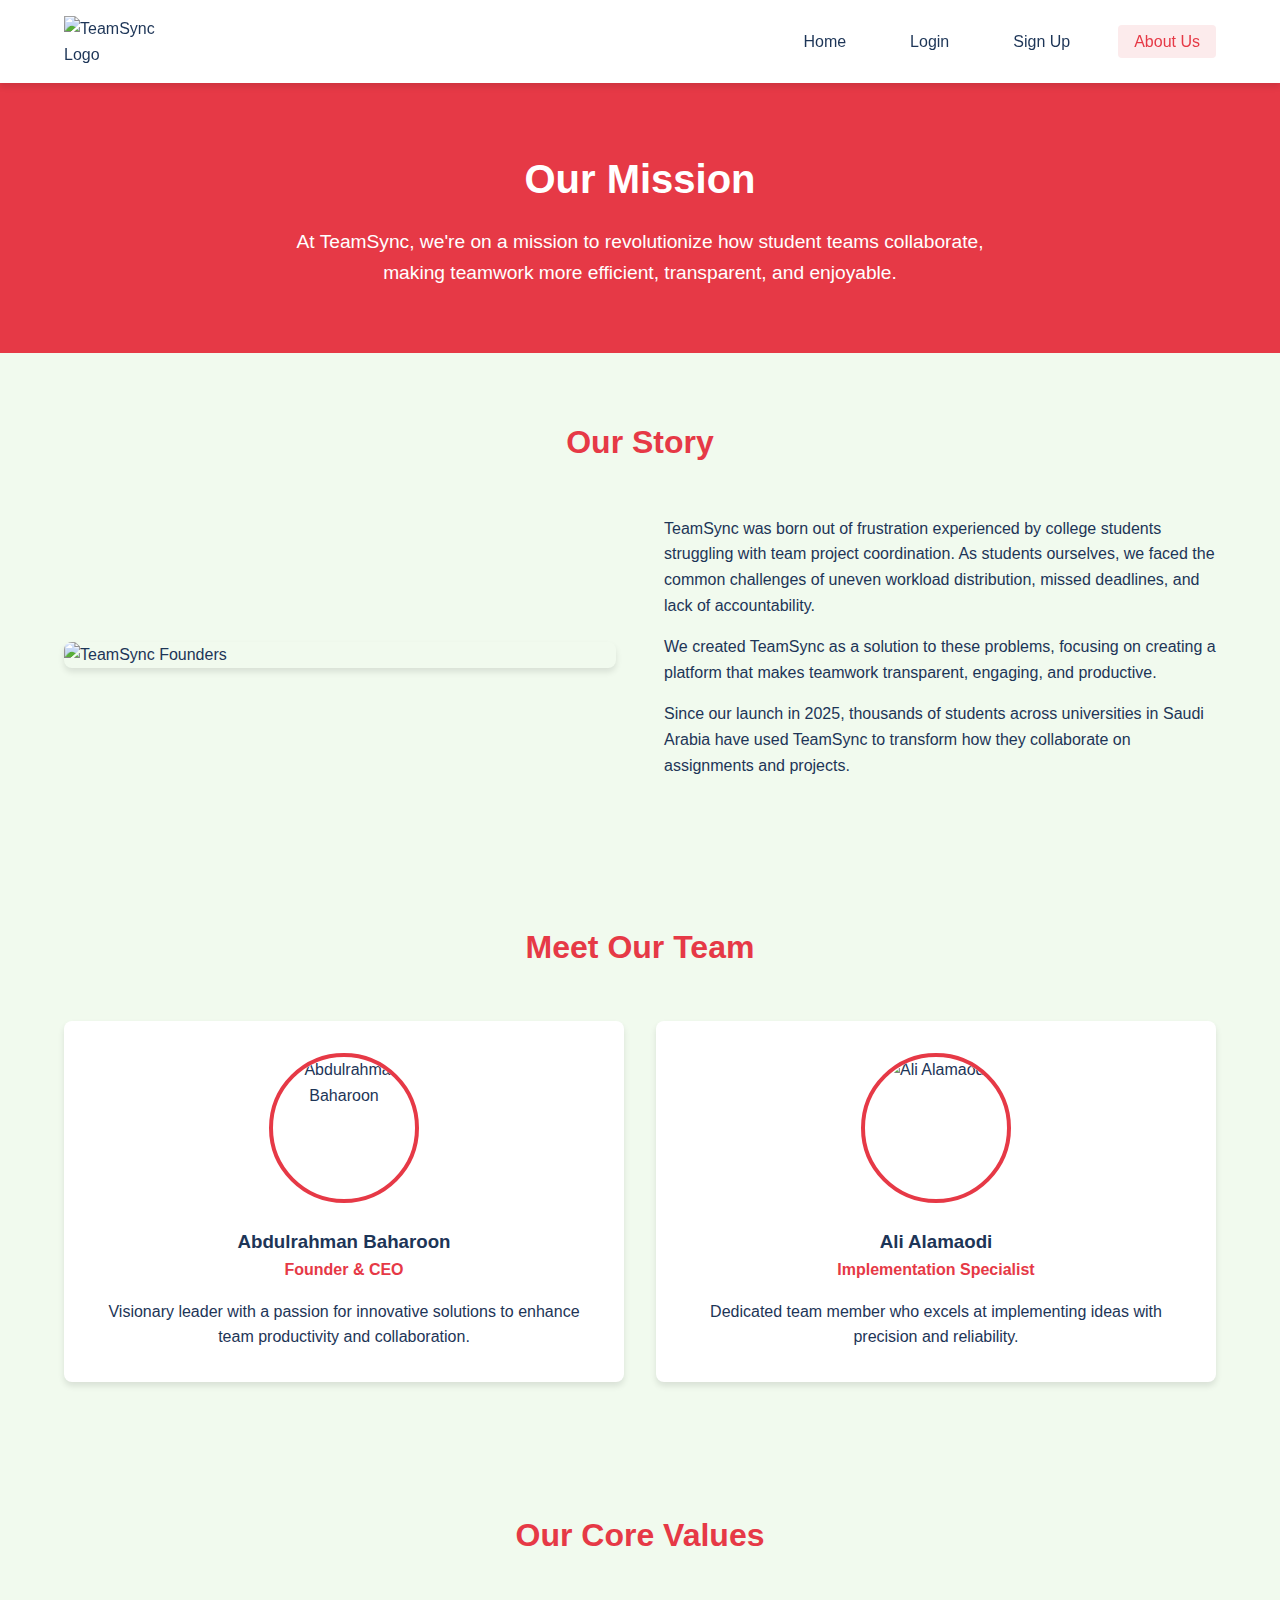
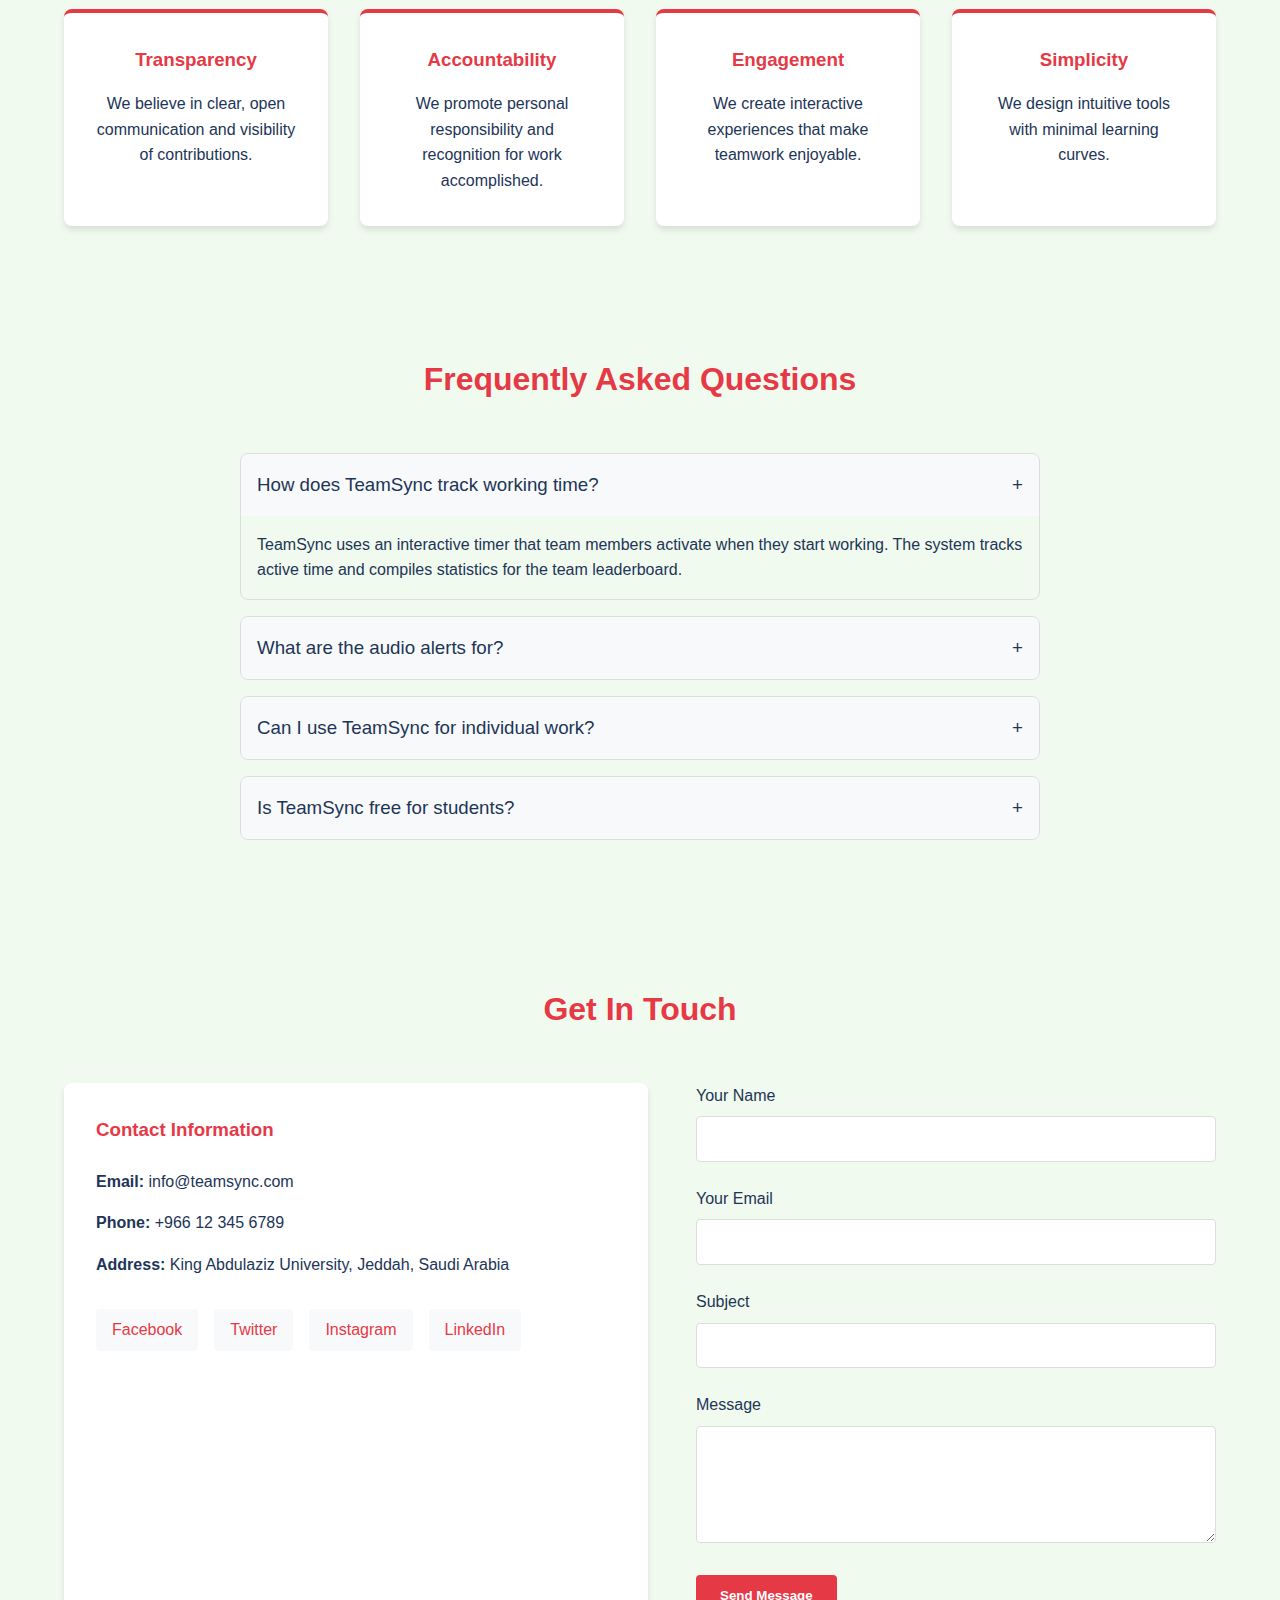
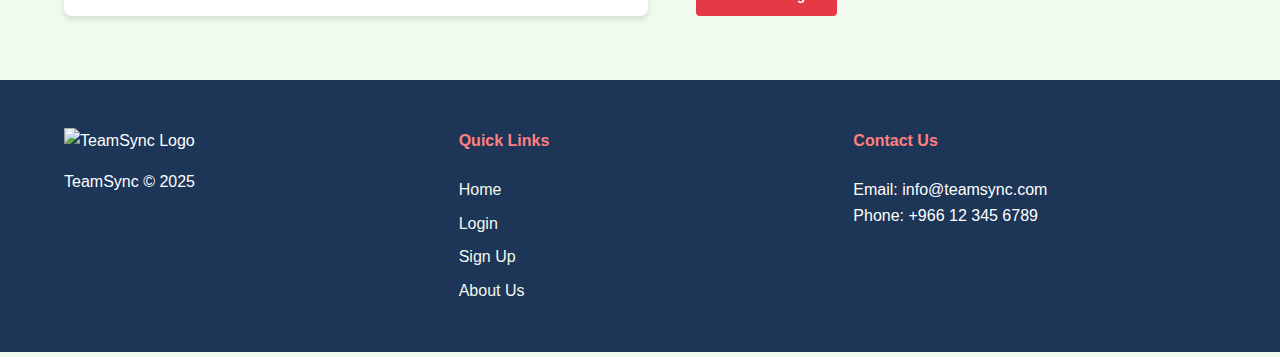
==== about.html @ c41a7e2b "First implementation using Github" ====
<!DOCTYPE html>
<html lang="en">
<head>
    <meta charset="UTF-8">
    <meta name="viewport" content="width=device-width, initial-scale=1.0">
    <title>About Us - TeamSync</title>
    <link rel="stylesheet" href="styles.css">
</head>
<body>
    <header>
        <div class="logo-container">
            <img src="images/logo.png" alt="TeamSync Logo" usemap="#logo-map">
            <map name="logo-map">
                <area shape="rect" coords="0,0,200,200" href="about.html" alt="About Us">
            </map>
        </div>
        <nav>
            <ul>
                <li><a href="index.html">Home</a></li>
                <li><a href="login.html">Login</a></li>
                <li><a href="signup.html">Sign Up</a></li>
                <li><a href="about.html" class="active">About Us</a></li>
            </ul>
        </nav>
    </header>

    <main>
        <section class="about-hero">
            <div class="about-hero-content">
                <h1>Our Mission</h1>
                <p>At TeamSync, we're on a mission to revolutionize how student teams collaborate, making teamwork more efficient, transparent, and enjoyable.</p>
            </div>
        </section>

        <section id="our-story" class="our-story">
            <h2>Our Story</h2>
            <div class="story-content">
                <div class="story-image">
                    <img src="images/team-photo.png" alt="TeamSync Founders">
                </div>
                <div class="story-text">
                    <p>TeamSync was born out of frustration experienced by college students struggling with team project coordination. As students ourselves, we faced the common challenges of uneven workload distribution, missed deadlines, and lack of accountability.</p>
                    <p>We created TeamSync as a solution to these problems, focusing on creating a platform that makes teamwork transparent, engaging, and productive.</p>
                    <p>Since our launch in 2025, thousands of students across universities in Saudi Arabia have used TeamSync to transform how they collaborate on assignments and projects.</p>
                </div>
            </div>
        </section>

        <section id="team" class="team-section">
            <h2>Meet Our Team</h2>
            <div class="team-grid">
                <article class="team-member">
                    <div class="member-photo">
                        <img src="images/member1.png" alt="Abdulrahman Baharoon">
                    </div>
                    <h3>Abdulrahman Baharoon</h3>
                    <p class="member-role">Founder & CEO</p>
                    <p>Visionary leader with a passion for innovative solutions to enhance team productivity and collaboration.</p>
                </article>
                <article class="team-member">
                    <div class="member-photo">
                        <img src="images/member2.png" alt="Ali Alamaodi">
                    </div>
                    <h3>Ali Alamaodi</h3>
                    <p class="member-role">Implementation Specialist</p>
                    <p>Dedicated team member who excels at implementing ideas with precision and reliability.</p>
                </article>
            </div>
        </section>

        <section id="values" class="values-section">
            <h2>Our Core Values</h2>
            <div class="values-container">
                <div class="value-card">
                    <h3>Transparency</h3>
                    <p>We believe in clear, open communication and visibility of contributions.</p>
                </div>
                <div class="value-card">
                    <h3>Accountability</h3>
                    <p>We promote personal responsibility and recognition for work accomplished.</p>
                </div>
                <div class="value-card">
                    <h3>Engagement</h3>
                    <p>We create interactive experiences that make teamwork enjoyable.</p>
                </div>
                <div class="value-card">
                    <h3>Simplicity</h3>
                    <p>We design intuitive tools with minimal learning curves.</p>
                </div>
            </div>
        </section>

        <section id="faq" class="faq-section">
            <h2>Frequently Asked Questions</h2>
            <div class="faq-container">
                <div class="faq-item" id="faq-1">
                    <h3 class="faq-question">How does TeamSync track working time?</h3>
                    <div class="faq-answer">
                        <p>TeamSync uses an interactive timer that team members activate when they start working. The system tracks active time and compiles statistics for the team leaderboard.</p>
                    </div>
                </div>
                <div class="faq-item" id="faq-2">
                    <h3 class="faq-question">What are the audio alerts for?</h3>
                    <div class="faq-answer">
                        <p>The random audio alerts serve two purposes: they keep team members engaged during work sessions and provide a fun, gamified element to the teamwork experience.</p>
                    </div>
                </div>
                <div class="faq-item" id="faq-3">
                    <h3 class="faq-question">Can I use TeamSync for individual work?</h3>
                    <div class="faq-answer">
                        <p>Absolutely! While TeamSync is designed for team collaboration, many students use it for individual productivity tracking as well.</p>
                    </div>
                </div>
                <div class="faq-item" id="faq-4">
                    <h3 class="faq-question">Is TeamSync free for students?</h3>
                    <div class="faq-answer">
                        <p>Yes, TeamSync offers a free tier for students with all essential features. Premium features are available for a small monthly subscription.</p>
                    </div>
                </div>
            </div>
        </section>

        <section class="contact-section">
            <h2>Get In Touch</h2>
            <div class="contact-container">
                <div class="contact-info">
                    <h3>Contact Information</h3>
                    <p><strong>Email:</strong> info@teamsync.com</p>
                    <p><strong>Phone:</strong> +966 12 345 6789</p>
                    <p><strong>Address:</strong> King Abdulaziz University, Jeddah, Saudi Arabia</p>
                    <div class="social-links">
                        <a href="#" class="social-link">Facebook</a>
                        <a href="#" class="social-link">Twitter</a>
                        <a href="#" class="social-link">Instagram</a>
                        <a href="#" class="social-link">LinkedIn</a>
                    </div>
                </div>
                <form class="contact-form" id="contact-form">
                    <div class="form-group">
                        <label for="name">Your Name</label>
                        <input type="text" id="name" name="name" required>
                    </div>
                    <div class="form-group">
                        <label for="contact-email">Your Email</label>
                        <input type="email" id="contact-email" name="contact-email" required>
                    </div>
                    <div class="form-group">
                        <label for="subject">Subject</label>
                        <input type="text" id="subject" name="subject" required>
                    </div>
                    <div class="form-group">
                        <label for="message">Message</label>
                        <textarea id="message" name="message" rows="5" required></textarea>
                    </div>
                    <button type="submit" class="btn btn-primary">Send Message</button>
                </form>
            </div>
        </section>
    </main>

    <footer>
        <div class="footer-content">
            <div class="footer-logo">
                <img src="images/logo-small.png" alt="TeamSync Logo">
                <p>TeamSync © 2025</p>
            </div>
            <div class="footer-links">
                <h4>Quick Links</h4>
                <ul>
                    <li><a href="index.html">Home</a></li>
                    <li><a href="login.html">Login</a></li>
                    <li><a href="signup.html">Sign Up</a></li>
                    <li><a href="about.html">About Us</a></li>
                </ul>
            </div>
            <div class="footer-contact">
                <h4>Contact Us</h4>
                <p>Email: info@teamsync.com</p>
                <p>Phone: +966 12 345 6789</p>
            </div>
        </div>
    </footer>

    <script src="script.js"></script>
    <script>
        // Embedded JavaScript for FAQ accordion
        document.addEventListener('DOMContentLoaded', function() {
            // FAQ Accordion functionality
            const faqQuestions = document.querySelectorAll('.faq-question');
            
            faqQuestions.forEach(question => {
                question.addEventListener('click', function() {
                    // Get the associated answer
                    const answer = this.nextElementSibling;
                    
                    // Check if it's currently open
                    const isOpen = answer.style.maxHeight !== "0px" && answer.style.maxHeight !== "";
                    
                    // First close all answers
                    document.querySelectorAll('.faq-answer').forEach(item => {
                        item.style.maxHeight = "0px";
                    });
                    
                    // If the clicked question was not open, open it
                    if (!isOpen) {
                        answer.style.maxHeight = answer.scrollHeight + "px";
                    }
                });
            });
            
            // Open the first FAQ item by default
            const firstAnswer = document.querySelector('.faq-answer');
            if (firstAnswer) {
                firstAnswer.style.maxHeight = firstAnswer.scrollHeight + "px";
            }
            
            // Contact form submission
            const contactForm = document.getElementById('contact-form');
            if (contactForm) {
                contactForm.addEventListener('submit', function(e) {
                    e.preventDefault();
                    alert('Thank you for your message! We will get back to you soon.');
                    contactForm.reset();
                });
            }
        });
    </script>
</body>
</html>
---- styles.css ----
/* 
   TeamSync - Main Stylesheet
   Red Theme
*/

/* ===== Global Styles ===== */
:root {
    --primary-color: #e63946;
    --primary-dark: #c1121f;
    --primary-light: #ff8080;
    --secondary-color: #457b9d;
    --background-color: #f1faee;
    --text-color: #1d3557;
    --light-text: #f1faee;
    --border-color: #ddd;
    --success-color: #2a9d8f;
    --error-color: #e63946;
    --shadow: 0 4px 6px rgba(0, 0, 0, 0.1);
    --transition: all 0.3s ease;
}

* {
    margin: 0;
    padding: 0;
    box-sizing: border-box;
}

body {
    font-family: 'Segoe UI', Tahoma, Geneva, Verdana, sans-serif;
    line-height: 1.6;
    color: var(--text-color);
    background-color: var(--background-color);
}

a {
    text-decoration: none;
    color: var(--primary-color);
    transition: var(--transition);
}

a:hover {
    color: var(--primary-dark);
}

ul {
    list-style: none;
}

img {
    max-width: 100%;
    height: auto;
}

.hidden {
    display: none;
}

/* ===== Header Styles ===== */
header {
    background-color: #fff;
    box-shadow: var(--shadow);
    position: sticky;
    top: 0;
    z-index: 1000;
    display: flex;
    justify-content: space-between;
    align-items: center;
    padding: 1rem 5%;
}

.logo-container {
    width: 100px;
}

nav ul {
    display: flex;
    gap: 2rem;
}

nav ul li a {
    color: var(--text-color);
    font-weight: 500;
    padding: 0.5rem 1rem;
    border-radius: 4px;
    transition: var(--transition);
}

nav ul li a:hover, 
nav ul li a.active {
    color: var(--primary-color);
    background-color: rgba(230, 57, 70, 0.1);
}

/* ===== Button Styles ===== */
.btn {
    display: inline-block;
    padding: 0.8rem 1.5rem;
    background-color: var(--primary-color);
    color: white;
    border: none;
    border-radius: 4px;
    font-weight: 600;
    cursor: pointer;
    transition: var(--transition);
    text-align: center;
}

.btn:hover {
    background-color: var(--primary-dark);
    transform: translateY(-2px);
    box-shadow: var(--shadow);
}

.btn-primary {
    background-color: var(--primary-color);
    color: white;
}

.btn-secondary {
    background-color: transparent;
    border: 2px solid var(--primary-color);
    color: var(--primary-color);
}

.btn-secondary:hover {
    background-color: var(--primary-color);
    color: white;
}

.btn-large {
    padding: 1rem 2rem;
    font-size: 1.1rem;
}

.btn-full {
    width: 100%;
}

.btn-social {
    display: flex;
    align-items: center;
    justify-content: center;
    gap: 0.5rem;
    margin-bottom: 0.5rem;
    background-color: #f8f9fa;
    color: var(--text-color);
}

.btn-social:hover {
    background-color: #e9ecef;
}

.btn-google {
    border: 1px solid #db4437;
}

.btn-facebook {
    border: 1px solid #4267B2;
}

.social-icon {
    font-weight: bold;
    width: 24px;
    height: 24px;
    display: flex;
    align-items: center;
    justify-content: center;
    border-radius: 50%;
}

/* ===== Home Page Styles ===== */
.hero {
    display: flex;
    align-items: center;
    justify-content: space-between;
    padding: 4rem 5%;
    background: linear-gradient(135deg, #f8f9fa 0%, #e9ecef 100%);
    gap: 2rem;
}

.hero-content {
    flex: 1;
    max-width: 600px;
}

.hero-content h1 {
    font-size: 2.5rem;
    margin-bottom: 1rem;
    color: var(--primary-color);
}

.hero-content p {
    font-size: 1.1rem;
    margin-bottom: 2rem;
}

.cta-buttons {
    display: flex;
    gap: 1rem;
}

.hero-image {
    flex: 1;
    max-width: 500px;
    animation: float 6s ease-in-out infinite;
}

@keyframes float {
    0% { transform: translateY(0px); }
    50% { transform: translateY(-20px); }
    100% { transform: translateY(0px); }
}

/* How it works section */
.how-it-works,
.features,
.testimonials,
.cta-section {
    padding: 4rem 5%;
}

.how-it-works h2,
.features h2,
.testimonials h2 {
    text-align: center;
    margin-bottom: 3rem;
    color: var(--primary-color);
    font-size: 2rem;
}

.steps-container {
    display: flex;
    flex-wrap: wrap;
    justify-content: space-between;
    gap: 2rem;
}

.step {
    flex: 1;
    min-width: 250px;
    background-color: white;
    border-radius: 8px;
    padding: 2rem;
    box-shadow: var(--shadow);
    text-align: center;
    transition: var(--transition);
}

.step:hover {
    transform: translateY(-10px);
    box-shadow: 0 10px 20px rgba(0, 0, 0, 0.1);
}

.step-icon {
    background-color: var(--primary-color);
    color: white;
    width: 50px;
    height: 50px;
    border-radius: 50%;
    display: flex;
    align-items: center;
    justify-content: center;
    margin: 0 auto 1rem;
    font-size: 1.5rem;
    font-weight: bold;
}

.step h3 {
    margin-bottom: 1rem;
}

/* Features section */
.features {
    background-color: #f8f9fa;
}

.features-grid {
    display: grid;
    grid-template-columns: repeat(auto-fit, minmax(250px, 1fr));
    gap: 2rem;
}

.feature-card {
    background-color: white;
    border-radius: 8px;
    padding: 2rem;
    box-shadow: var(--shadow);
    text-align: center;
    transition: var(--transition);
    position: relative;
    z-index: 1;
}

.feature-card:hover {
    transform: scale(1.05);
    z-index: 2;
}

.feature-icon {
    font-size: 2.5rem;
    margin-bottom: 1rem;
}

.feature-card h3 {
    margin-bottom: 1rem;
    color: var(--primary-color);
}

/* Testimonials section */
.testimonial-table {
    width: 100%;
    border-collapse: collapse;
    margin-top: 2rem;
    box-shadow: var(--shadow);
    border-radius: 8px;
    overflow: hidden;
}

.testimonial-table th, 
.testimonial-table td {
    padding: 1rem;
    text-align: left;
    border-bottom: 1px solid var(--border-color);
}

.testimonial-table th {
    background-color: var(--primary-color);
    color: white;
}

.testimonial-table tr:nth-child(even) {
    background-color: #f8f9fa;
}

.testimonial-table tr:hover {
    background-color: #e9ecef;
}

/* CTA Section */
.cta-section {
    text-align: center;
}

.cta-section h2 {
    margin-bottom: 1rem;
    color: var(--primary-color);
}

.cta-section p {
    margin-bottom: 2rem;
    max-width: 600px;
    margin-left: auto;
    margin-right: auto;
}

/* ===== Auth Pages Styles ===== */
.auth-section {
    max-width: 600px;
    margin: 2rem auto;
    padding: 0 1rem;
}

.auth-section h1 {
    text-align: center;
    margin-bottom: 2rem;
    color: var(--primary-color);
}

.auth-container {
    background-color: white;
    border-radius: 8px;
    padding: 2rem;
    box-shadow: var(--shadow);
}

.form-group {
    margin-bottom: 1.5rem;
}

.form-group label {
    display: block;
    margin-bottom: 0.5rem;
    font-weight: 500;
}

.form-group input,
.form-group select,
.form-group textarea {
    width: 100%;
    padding: 0.8rem;
    border: 1px solid var(--border-color);
    border-radius: 4px;
    font-size: 1rem;
}

.form-group input:focus,
.form-group select:focus,
.form-group textarea:focus {
    outline: none;
    border-color: var(--primary-color);
    box-shadow: 0 0 0 2px rgba(230, 57, 70, 0.2);
}

.form-row {
    display: flex;
    gap: 1rem;
}

.form-row .form-group {
    flex: 1;
}

.remember-me,
.terms {
    display: flex;
    align-items: center;
    gap: 0.5rem;
}

.remember-me input,
.terms input {
    width: auto;
}

.auth-divider {
    position: relative;
    margin: 2rem 0;
    text-align: center;
}

.auth-divider::before {
    content: '';
    position: absolute;
    top: 50%;
    left: 0;
    right: 0;
    height: 1px;
    background-color: var(--border-color);
}

.auth-divider span {
    position: relative;
    background-color: white;
    padding: 0 1rem;
    color: #6c757d;
}

.auth-links {
    margin-top: 1.5rem;
    text-align: center;
    display: flex;
    flex-direction: column;
    gap: 0.5rem;
}

/* Form validation */
.error-message {
    color: var(--error-color);
    font-size: 0.85rem;
    margin-top: 0.3rem;
    display: block;
}

.message-box {
    padding: 1rem;
    margin-top: 1rem;
    border-radius: 4px;
    text-align: center;
}

.message-box.success {
    background-color: rgba(42, 157, 143, 0.1);
    color: var(--success-color);
    border: 1px solid var(--success-color);
}

.message-box.error {
    background-color: rgba(230, 57, 70, 0.1);
    color: var(--error-color);
    border: 1px solid var(--error-color);
}

/* Radio group */
.radio-group {
    display: flex;
    gap: 2rem;
}

.radio-group input {
    margin-right: 0.5rem;
}

/* ===== About Page Styles ===== */
.about-hero {
    background-color: var(--primary-color);
    color: white;
    padding: 4rem 5%;
    text-align: center;
}

.about-hero h1 {
    font-size: 2.5rem;
    margin-bottom: 1rem;
}

.about-hero p {
    max-width: 700px;
    margin: 0 auto;
    font-size: 1.2rem;
}

.our-story,
.team-section,
.values-section,
.faq-section,
.contact-section {
    padding: 4rem 5%;
}

.our-story h2,
.team-section h2,
.values-section h2,
.faq-section h2,
.contact-section h2 {
    text-align: center;
    margin-bottom: 3rem;
    color: var(--primary-color);
    font-size: 2rem;
}

.story-content {
    display: flex;
    gap: 3rem;
    align-items: center;
}

.story-image {
    flex: 1;
    border-radius: 8px;
    overflow: hidden;
    box-shadow: var(--shadow);
}

.story-text {
    flex: 1;
}

.story-text p {
    margin-bottom: 1rem;
}

/* Team section */
.team-grid {
    display: grid;
    grid-template-columns: repeat(auto-fit, minmax(250px, 1fr));
    gap: 2rem;
}

.team-member {
    background-color: white;
    border-radius: 8px;
    padding: 2rem;
    box-shadow: var(--shadow);
    text-align: center;
    transition: var(--transition);
}

.team-member:hover {
    transform: translateY(-10px);
}

.member-photo {
    width: 150px;
    height: 150px;
    border-radius: 50%;
    overflow: hidden;
    margin: 0 auto 1.5rem;
    border: 4px solid var(--primary-color);
}

.member-role {
    color: var(--primary-color);
    font-weight: 600;
    margin-bottom: 1rem;
}

/* Values section */
.values-container {
    display: grid;
    grid-template-columns: repeat(auto-fit, minmax(200px, 1fr));
    gap: 2rem;
}

.value-card {
    background-color: white;
    border-radius: 8px;
    padding: 2rem;
    box-shadow: var(--shadow);
    text-align: center;
    border-top: 4px solid var(--primary-color);
}

.value-card h3 {
    margin-bottom: 1rem;
    color: var(--primary-color);
}

/* FAQ section */
.faq-container {
    max-width: 800px;
    margin: 0 auto;
}

.faq-item {
    margin-bottom: 1rem;
    border: 1px solid var(--border-color);
    border-radius: 8px;
    overflow: hidden;
}

.faq-question {
    background-color: #f8f9fa;
    padding: 1rem;
    cursor: pointer;
    position: relative;
    font-weight: 500;
}

.faq-question::after {
    content: '+';
    position: absolute;
    right: 1rem;
    transition: var(--transition);
}

.faq-question:hover {
    background-color: #e9ecef;
}

.faq-answer {
    padding: 0 1rem;
    max-height: 0;
    overflow: hidden;
    transition: max-height 0.5s ease;
}

.faq-answer p {
    padding: 1rem 0;
}

/* Contact section */
.contact-container {
    display: flex;
    gap: 3rem;
    margin-top: 2rem;
}

.contact-info,
.contact-form {
    flex: 1;
}

.contact-info {
    background-color: white;
    padding: 2rem;
    border-radius: 8px;
    box-shadow: var(--shadow);
}

.contact-info h3 {
    margin-bottom: 1.5rem;
    color: var(--primary-color);
}

.contact-info p {
    margin-bottom: 1rem;
}

.social-links {
    display: flex;
    gap: 1rem;
    margin-top: 2rem;
}

.social-link {
    display: inline-block;
    padding: 0.5rem 1rem;
    background-color: #f8f9fa;
    border-radius: 4px;
    transition: var(--transition);
}

.social-link:hover {
    background-color: var(--primary-color);
    color: white;
}

/* ===== Footer Styles ===== */
footer {
    background-color: #1d3557;
    color: white;
    padding: 3rem 5%;
}

.footer-content {
    display: flex;
    justify-content: space-between;
    flex-wrap: wrap;
    gap: 2rem;
}

.footer-logo,
.footer-links,
.footer-contact {
    flex: 1;
    min-width: 250px;
}

.footer-logo img {
    width: 80px;
    margin-bottom: 1rem;
}

.footer-links h4,
.footer-contact h4 {
    margin-bottom: 1.5rem;
    color: var(--primary-light);
}

.footer-links ul {
    display: flex;
    flex-direction: column;
    gap: 0.5rem;
}

.footer-links a,
.footer-contact a {
    color: #f1faee;
    transition: var(--transition);
}

.footer-links a:hover,
.footer-contact a:hover {
    color: var(--primary-light);
}

/* ===== Animations ===== */
.fade-in {
    animation: fadeIn 0.8s ease forwards;
}

@keyframes fadeIn {
    from { opacity: 0; transform: translateY(20px); }
    to { opacity: 1; transform: translateY(0); }
}

/* ===== Media Queries ===== */
@media screen and (max-width: 768px) {
    .hero,
    .story-content,
    .contact-container {
        flex-direction: column;
    }
    
    .form-row {
        flex-direction: column;
        gap: 0;
    }
    
    nav ul {
        gap: 1rem;
    }
    
    .testimonial-table {
        display: block;
        overflow-x: auto;
    }
}
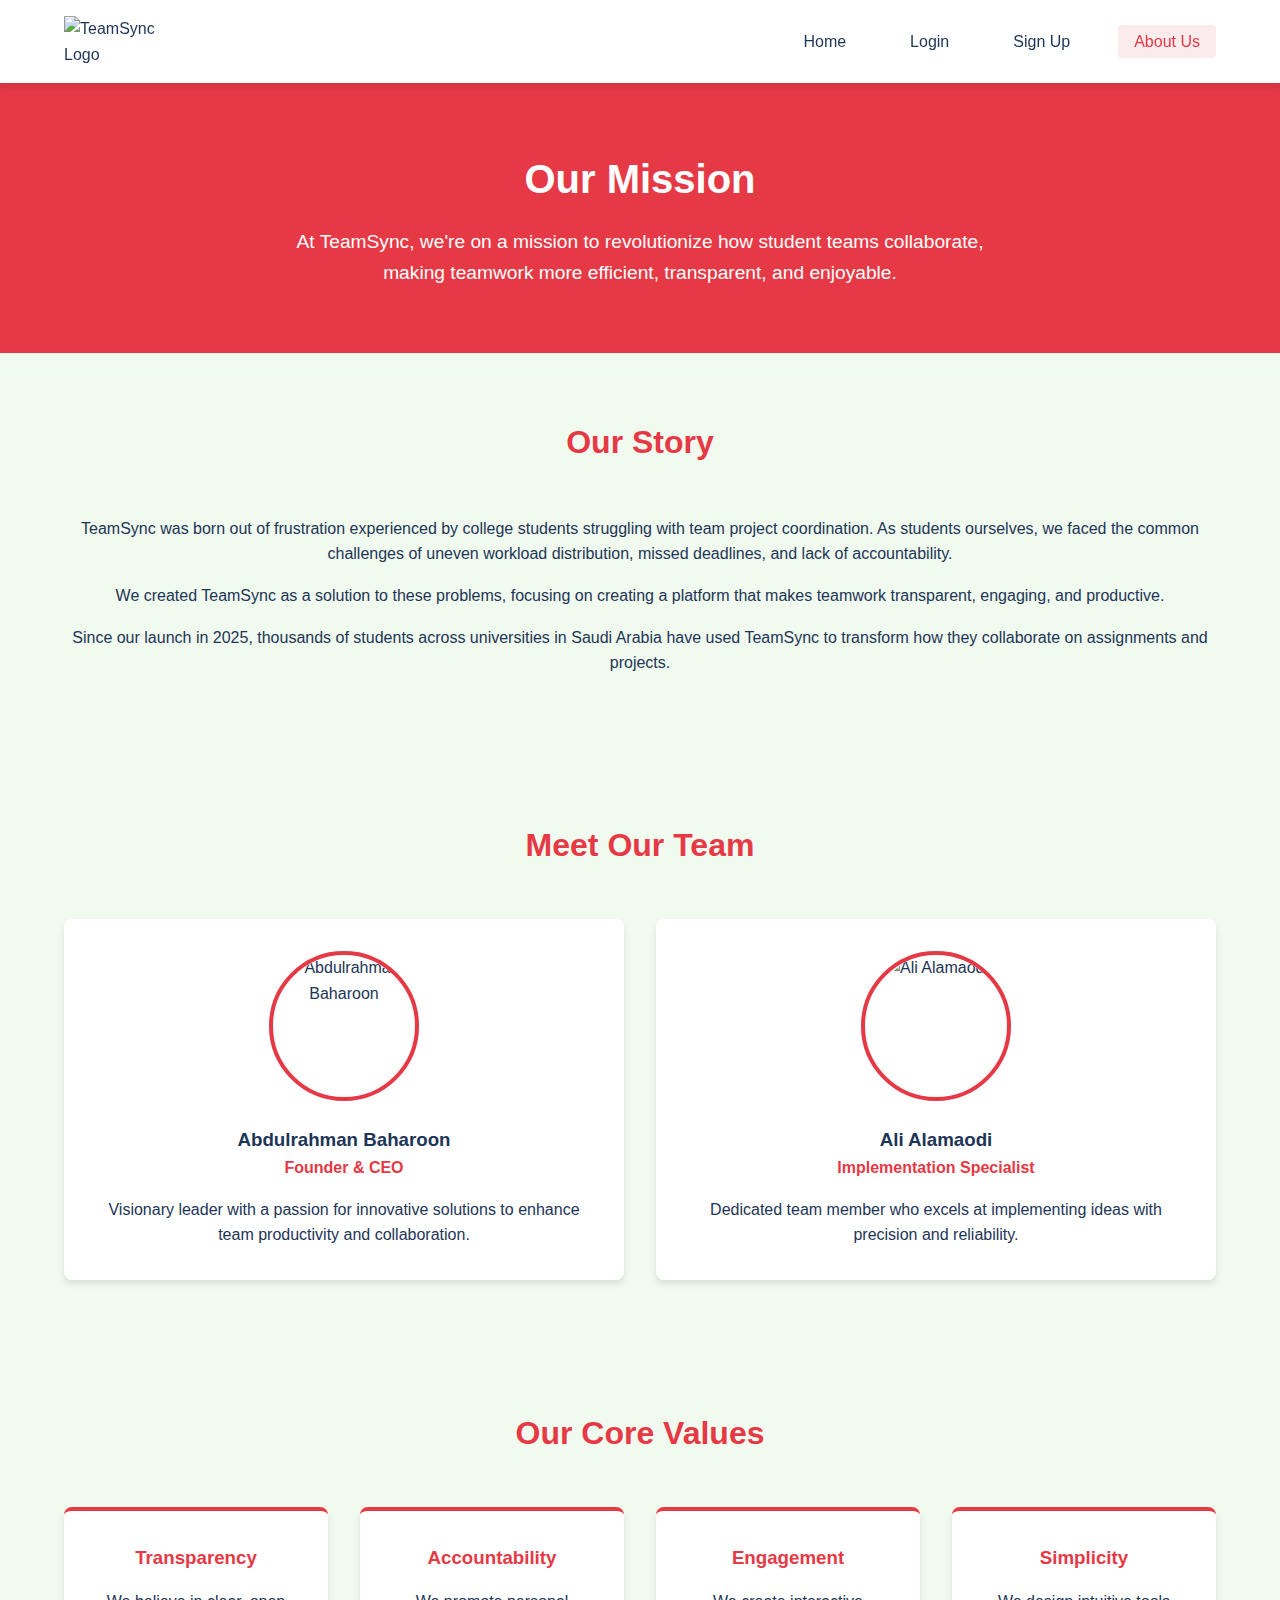
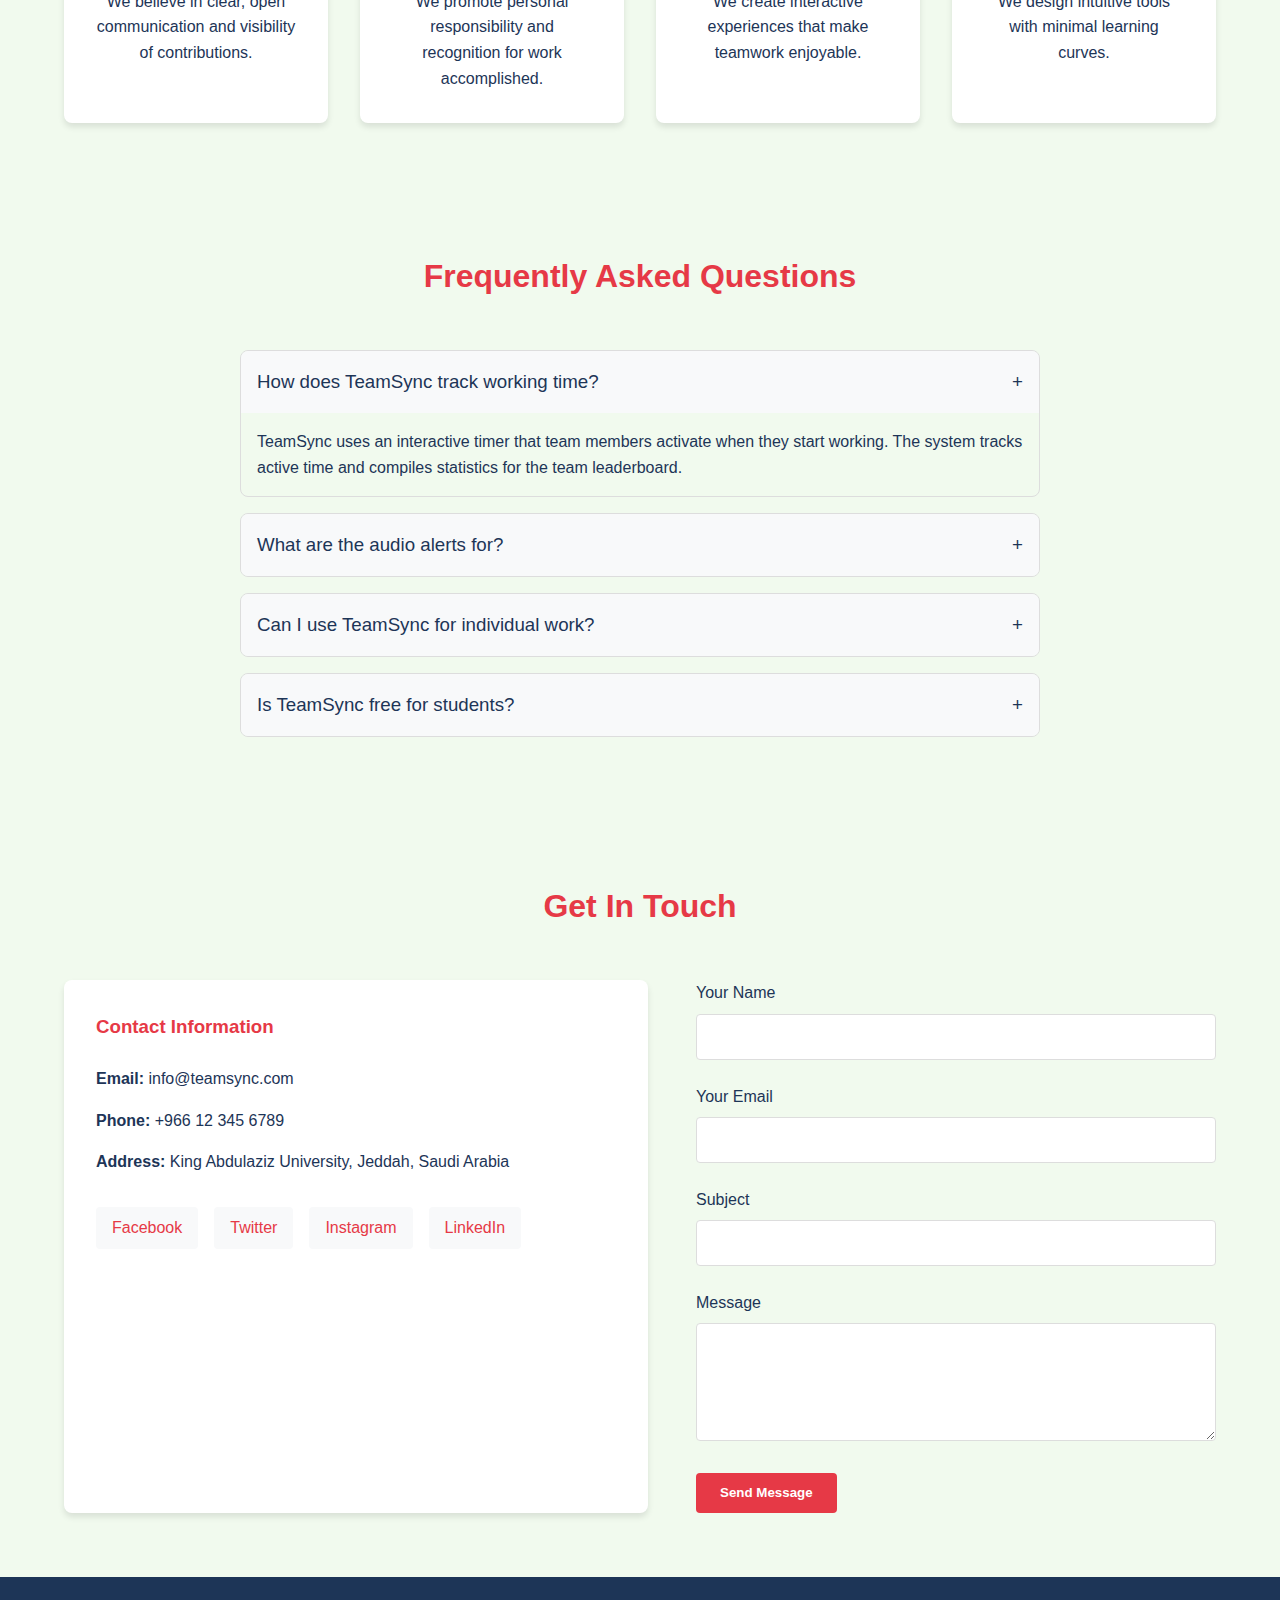
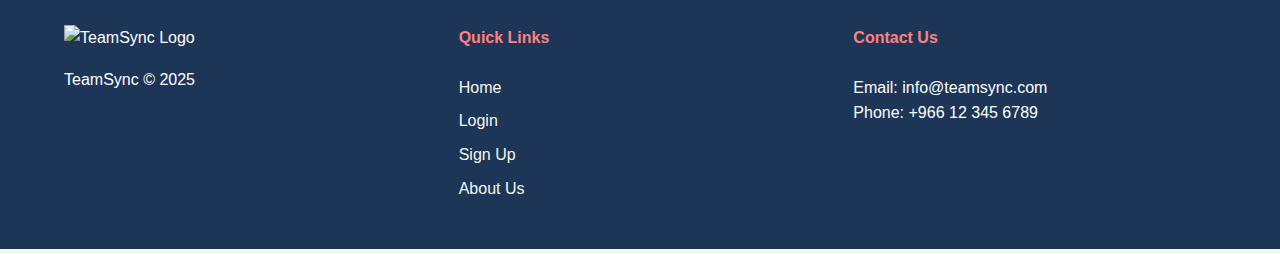
==== commit ff84a47d: "Fixed minor alignment issues" ====
--- a/about.html
+++ b/about.html
@@ -35,9 +35,7 @@
         <section id="our-story" class="our-story">
             <h2>Our Story</h2>
             <div class="story-content">
-                <div class="story-image">
-                    <img src="images/team-photo.png" alt="TeamSync Founders">
-                </div>
+
                 <div class="story-text">
                     <p>TeamSync was born out of frustration experienced by college students struggling with team project coordination. As students ourselves, we faced the common challenges of uneven workload distribution, missed deadlines, and lack of accountability.</p>
                     <p>We created TeamSync as a solution to these problems, focusing on creating a platform that makes teamwork transparent, engaging, and productive.</p>
--- a/styles.css
+++ b/styles.css
@@ -515,6 +515,10 @@
 .faq-section,
 .contact-section {
     padding: 4rem 5%;
+}
+
+.our-story {
+    text-align: center;
 }
 
 .our-story h2,
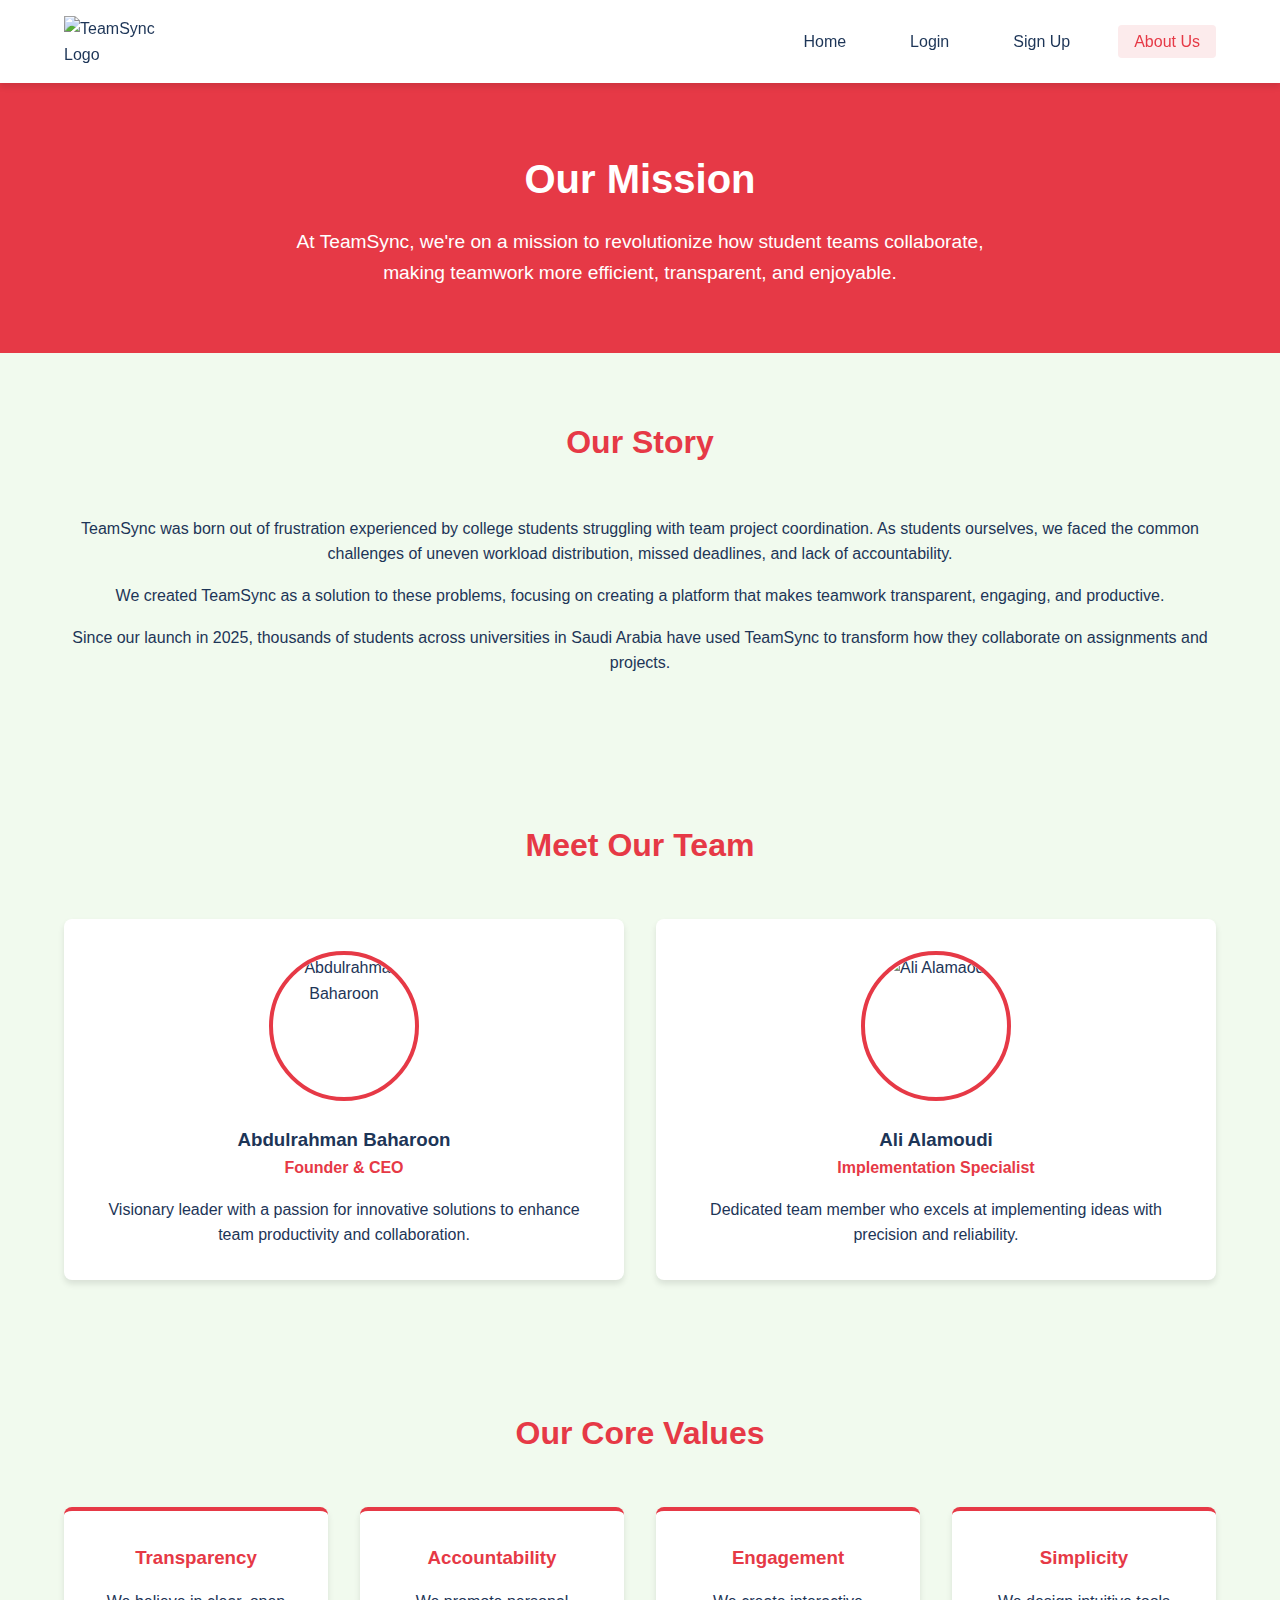
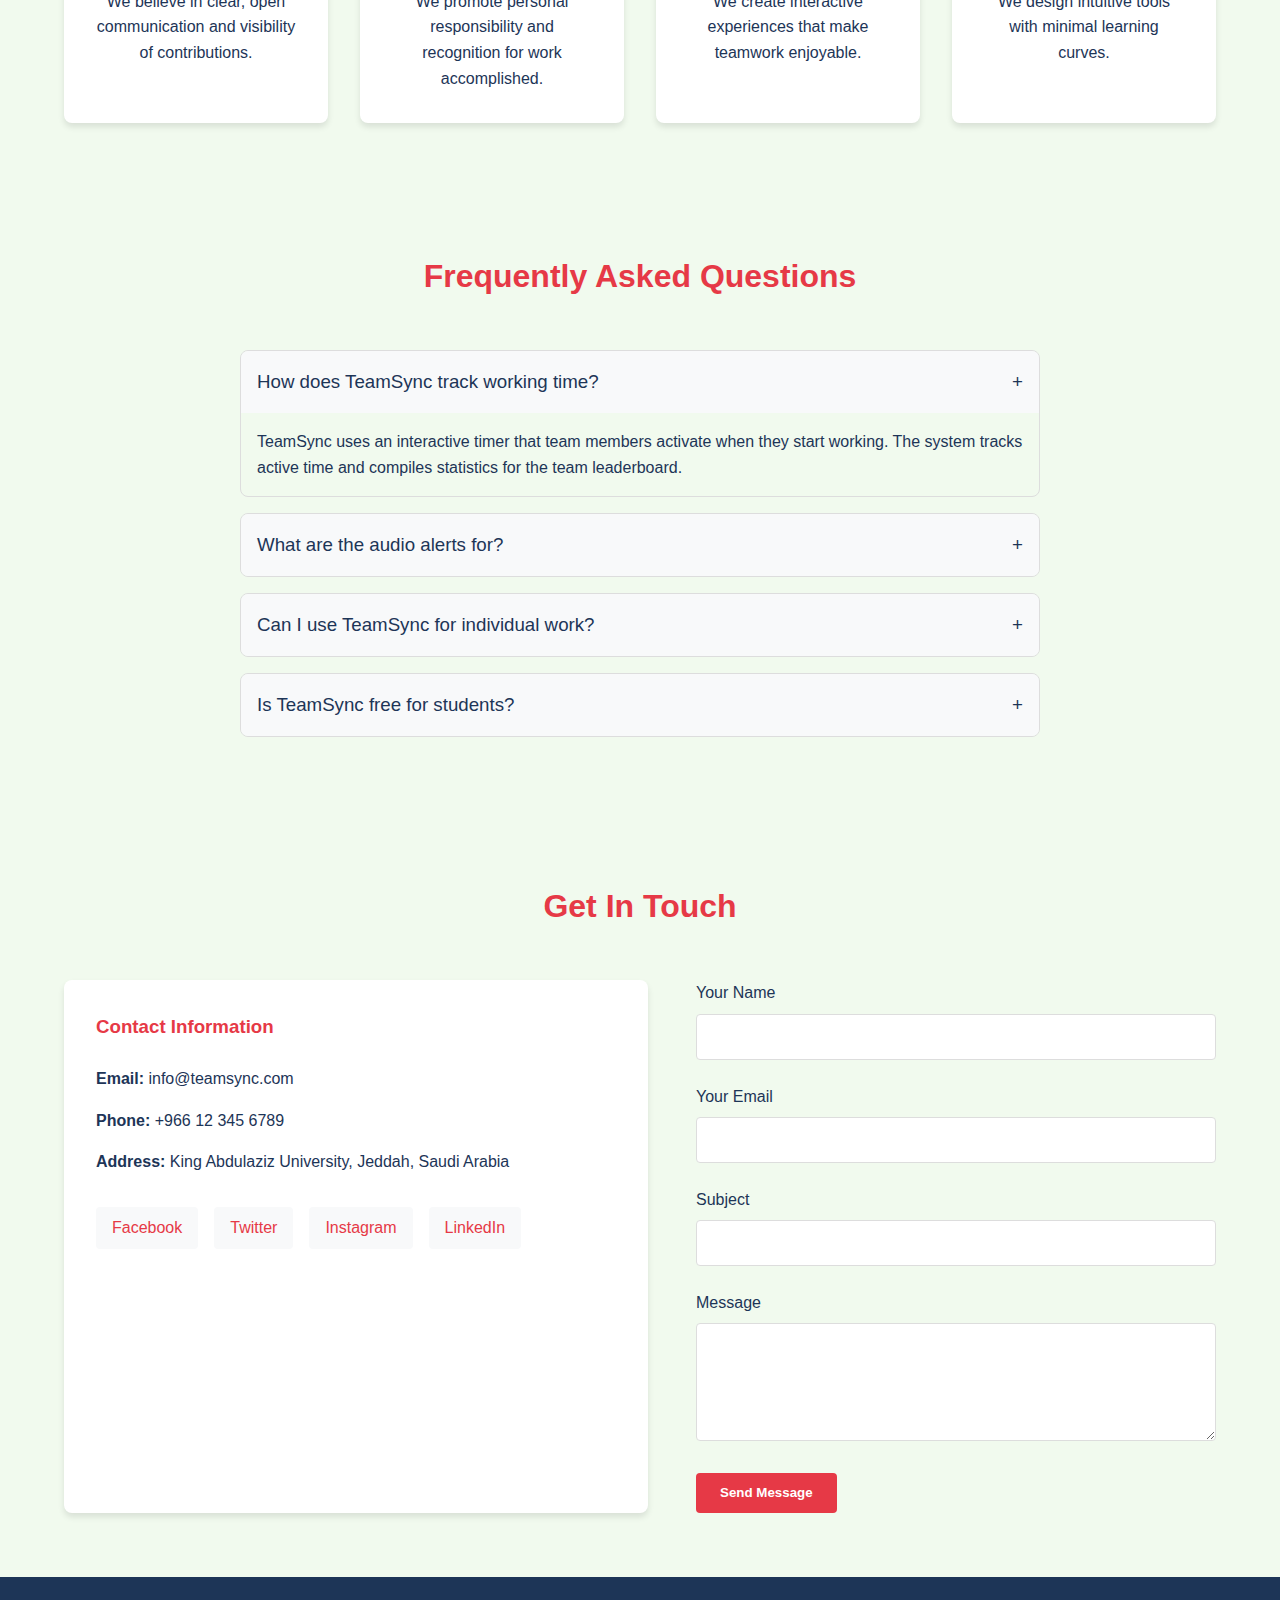
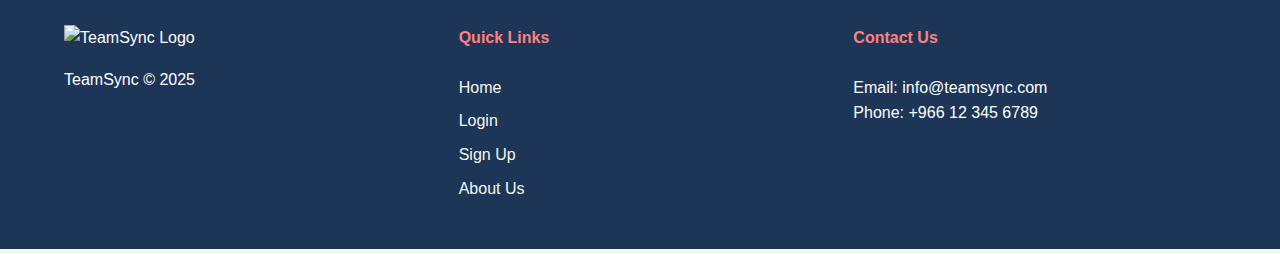
==== commit da602c4c: "about page edited" ====
--- a/about.html
+++ b/about.html
@@ -35,7 +35,7 @@
         <section id="our-story" class="our-story">
             <h2>Our Story</h2>
             <div class="story-content">
-
+                    
                 <div class="story-text">
                     <p>TeamSync was born out of frustration experienced by college students struggling with team project coordination. As students ourselves, we faced the common challenges of uneven workload distribution, missed deadlines, and lack of accountability.</p>
                     <p>We created TeamSync as a solution to these problems, focusing on creating a platform that makes teamwork transparent, engaging, and productive.</p>
@@ -59,7 +59,7 @@
                     <div class="member-photo">
                         <img src="images/member2.png" alt="Ali Alamaodi">
                     </div>
-                    <h3>Ali Alamaodi</h3>
+                    <h3>Ali Alamoudi</h3>
                     <p class="member-role">Implementation Specialist</p>
                     <p>Dedicated team member who excels at implementing ideas with precision and reliability.</p>
                 </article>
